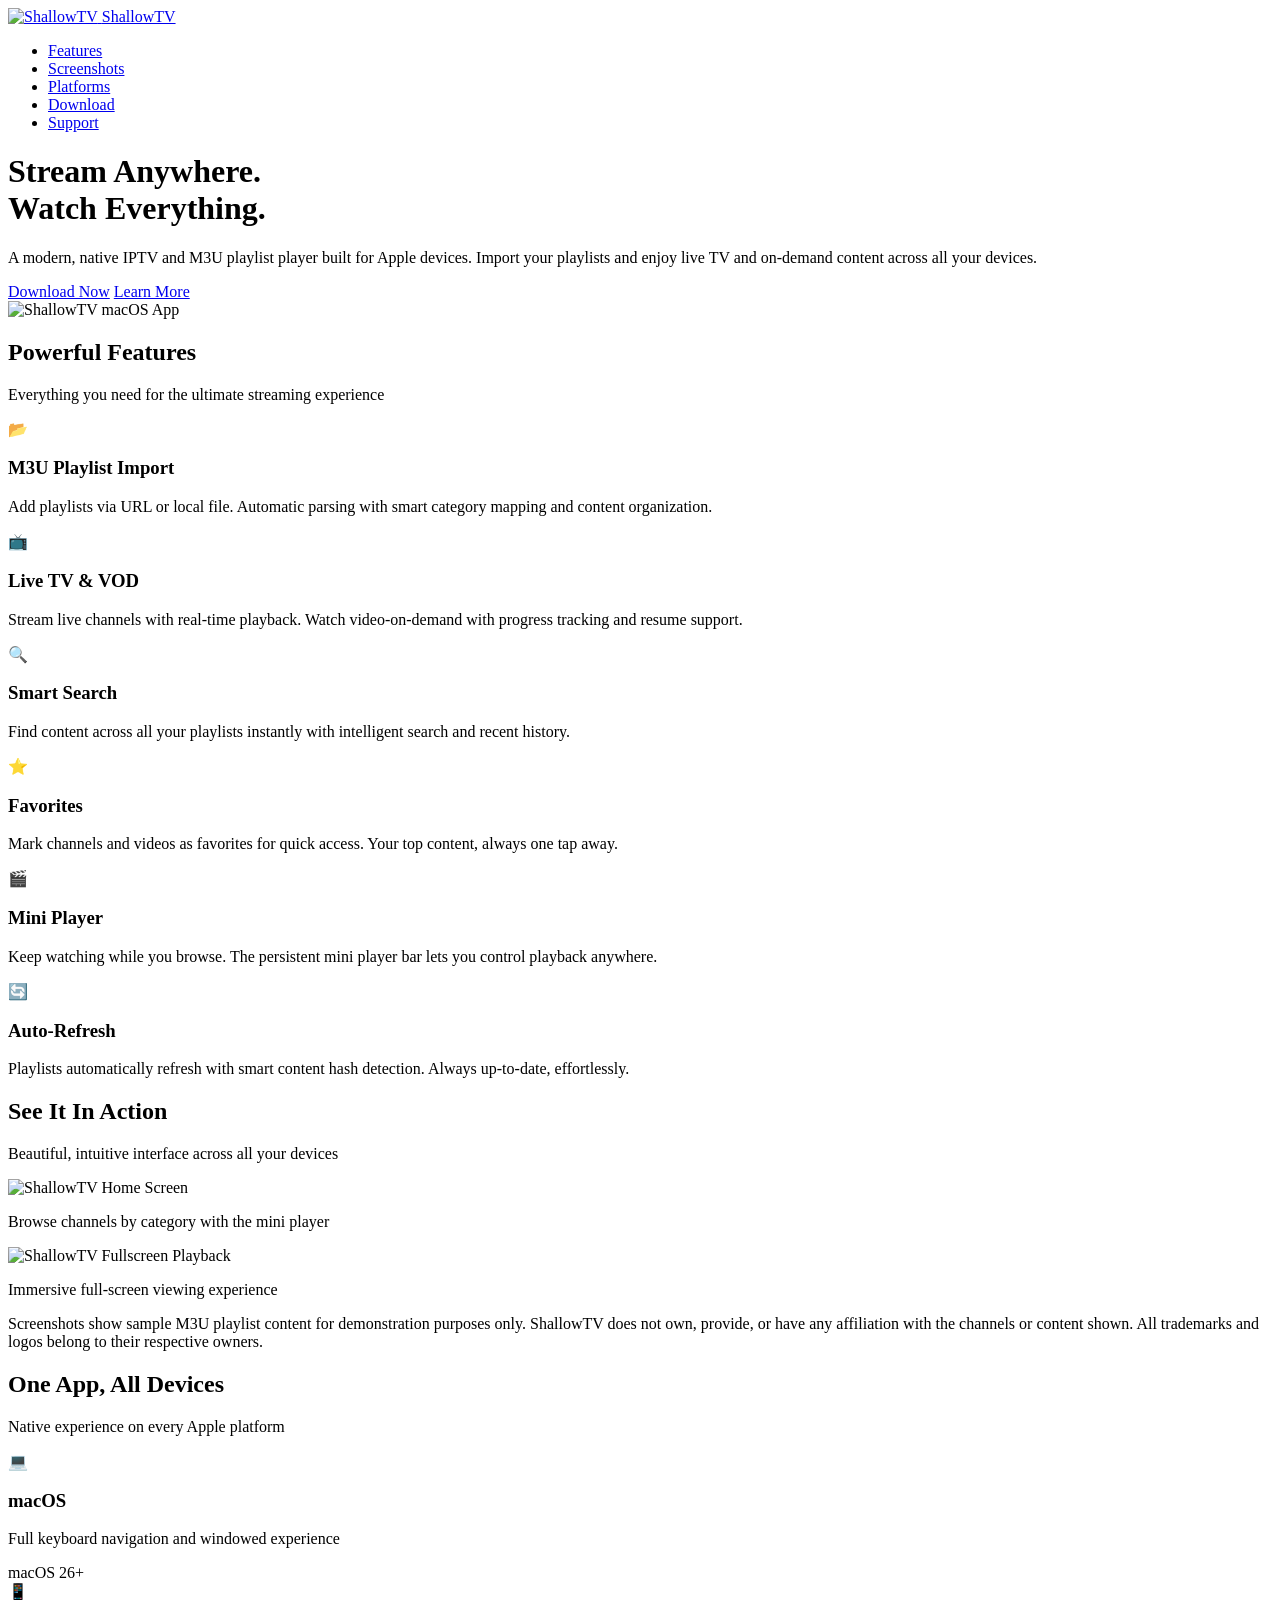
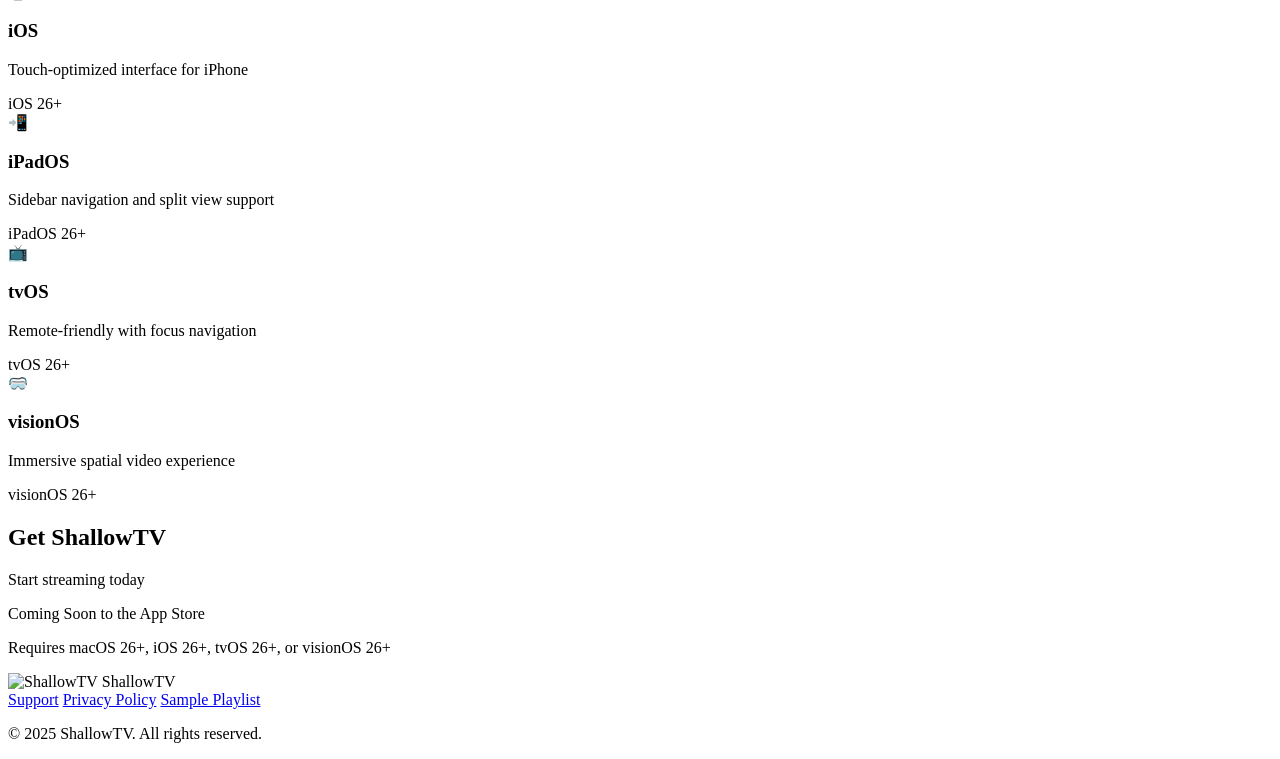
==== index.html @ 2c9d2298 "Update privacy" ====
<!DOCTYPE html>
<html lang="en">
<head>
    <meta charset="UTF-8">
    <meta name="viewport" content="width=device-width, initial-scale=1.0">
    <meta name="description" content="ShallowTV - A modern, native IPTV and M3U playlist player for Apple platforms. Stream live TV and VOD content on macOS, iOS, iPadOS, tvOS, and visionOS.">
    <meta name="keywords" content="IPTV, M3U, streaming, Apple TV, macOS, iOS, live TV, VOD">
    <title>ShallowTV - Modern IPTV Player for Apple Devices</title>
    <link rel="stylesheet" href="css/styles.css">
    <link rel="preconnect" href="https://fonts.googleapis.com">
    <link rel="preconnect" href="https://fonts.gstatic.com" crossorigin>
    <link href="https://fonts.googleapis.com/css2?family=Inter:wght@400;500;600;700&display=swap" rel="stylesheet">
</head>
<body>
    <nav class="navbar">
        <div class="nav-container">
            <a href="index.html" class="nav-logo">
                <img src="images/transparentIcon.png" alt="ShallowTV" class="logo-icon-img">
                <span>ShallowTV</span>
            </a>
            <ul class="nav-links">
                <li><a href="#features">Features</a></li>
                <li><a href="#screenshots">Screenshots</a></li>
                <li><a href="#platforms">Platforms</a></li>
                <li><a href="#download">Download</a></li>
                <li><a href="support.html">Support</a></li>
            </ul>
        </div>
    </nav>

    <header class="hero">
        <div class="container hero-container">
            <div class="hero-content">
                <h1>Stream Anywhere.<br>Watch Everything.</h1>
                <p class="hero-subtitle">A modern, native IPTV and M3U playlist player built for Apple devices. Import your playlists and enjoy live TV and on-demand content across all your devices.</p>
                <div class="hero-buttons">
                    <a href="#download" class="btn btn-primary">Download Now</a>
                    <a href="#features" class="btn btn-secondary">Learn More</a>
                </div>
            </div>
            <div class="hero-image">
                <img src="images/AppScreenshot.png" alt="ShallowTV macOS App" class="hero-screenshot">
            </div>
        </div>
    </header>

    <section id="features" class="features">
        <div class="container">
            <h2 class="section-title">Powerful Features</h2>
            <p class="section-subtitle">Everything you need for the ultimate streaming experience</p>

            <div class="features-grid">
                <div class="feature-card">
                    <div class="feature-icon">&#x1F4C2;</div>
                    <h3>M3U Playlist Import</h3>
                    <p>Add playlists via URL or local file. Automatic parsing with smart category mapping and content organization.</p>
                </div>

                <div class="feature-card">
                    <div class="feature-icon">&#x1F4FA;</div>
                    <h3>Live TV & VOD</h3>
                    <p>Stream live channels with real-time playback. Watch video-on-demand with progress tracking and resume support.</p>
                </div>

                <div class="feature-card">
                    <div class="feature-icon">&#x1F50D;</div>
                    <h3>Smart Search</h3>
                    <p>Find content across all your playlists instantly with intelligent search and recent history.</p>
                </div>

                <div class="feature-card">
                    <div class="feature-icon">&#x2B50;</div>
                    <h3>Favorites</h3>
                    <p>Mark channels and videos as favorites for quick access. Your top content, always one tap away.</p>
                </div>

                <div class="feature-card">
                    <div class="feature-icon">&#x1F3AC;</div>
                    <h3>Mini Player</h3>
                    <p>Keep watching while you browse. The persistent mini player bar lets you control playback anywhere.</p>
                </div>

                <div class="feature-card">
                    <div class="feature-icon">&#x1F504;</div>
                    <h3>Auto-Refresh</h3>
                    <p>Playlists automatically refresh with smart content hash detection. Always up-to-date, effortlessly.</p>
                </div>
            </div>
        </div>
    </section>

    <section id="screenshots" class="screenshots">
        <div class="container">
            <h2 class="section-title">See It In Action</h2>
            <p class="section-subtitle">Beautiful, intuitive interface across all your devices</p>

            <div class="screenshots-gallery">
                <div class="screenshot-item">
                    <img src="images/AppScreenshot.png" alt="ShallowTV Home Screen" class="screenshot-img">
                    <p class="screenshot-caption">Browse channels by category with the mini player</p>
                </div>
                <div class="screenshot-item">
                    <img src="images/AppScreenshotFullscreen.png" alt="ShallowTV Fullscreen Playback" class="screenshot-img">
                    <p class="screenshot-caption">Immersive full-screen viewing experience</p>
                </div>
            </div>

            <p class="screenshot-disclaimer">Screenshots show sample M3U playlist content for demonstration purposes only. ShallowTV does not own, provide, or have any affiliation with the channels or content shown. All trademarks and logos belong to their respective owners.</p>
        </div>
    </section>

    <section id="platforms" class="platforms">
        <div class="container">
            <h2 class="section-title">One App, All Devices</h2>
            <p class="section-subtitle">Native experience on every Apple platform</p>

            <div class="platforms-grid">
                <div class="platform-card">
                    <div class="platform-icon">&#x1F4BB;</div>
                    <h3>macOS</h3>
                    <p>Full keyboard navigation and windowed experience</p>
                    <span class="platform-version">macOS 26+</span>
                </div>

                <div class="platform-card">
                    <div class="platform-icon">&#x1F4F1;</div>
                    <h3>iOS</h3>
                    <p>Touch-optimized interface for iPhone</p>
                    <span class="platform-version">iOS 26+</span>
                </div>

                <div class="platform-card">
                    <div class="platform-icon">&#x1F4F2;</div>
                    <h3>iPadOS</h3>
                    <p>Sidebar navigation and split view support</p>
                    <span class="platform-version">iPadOS 26+</span>
                </div>

                <div class="platform-card">
                    <div class="platform-icon">&#x1F4FA;</div>
                    <h3>tvOS</h3>
                    <p>Remote-friendly with focus navigation</p>
                    <span class="platform-version">tvOS 26+</span>
                </div>

                <div class="platform-card">
                    <div class="platform-icon">&#x1F97D;</div>
                    <h3>visionOS</h3>
                    <p>Immersive spatial video experience</p>
                    <span class="platform-version">visionOS 26+</span>
                </div>
            </div>
        </div>
    </section>

    <section id="download" class="download">
        <div class="container">
            <h2 class="section-title">Get ShallowTV</h2>
            <p class="section-subtitle">Start streaming today</p>

            <div class="download-buttons">
                <p class="coming-soon">Coming Soon to the App Store</p>
            </div>

            <p class="download-note">Requires macOS 26+, iOS 26+, tvOS 26+, or visionOS 26+</p>
        </div>
    </section>

    <footer class="footer">
        <div class="container">
            <div class="footer-content">
                <div class="footer-brand">
                    <img src="images/transparentIcon.png" alt="ShallowTV" class="footer-logo-img">
                    <span>ShallowTV</span>
                </div>
                <nav class="footer-links">
                    <a href="support.html">Support</a>
                    <a href="privacy.html">Privacy Policy</a>
                    <a href="test.html">Sample Playlist</a>
                </nav>
            </div>
            <p class="footer-copyright">&copy; 2025 ShallowTV. All rights reserved.</p>
        </div>
    </footer>
</body>
</html>
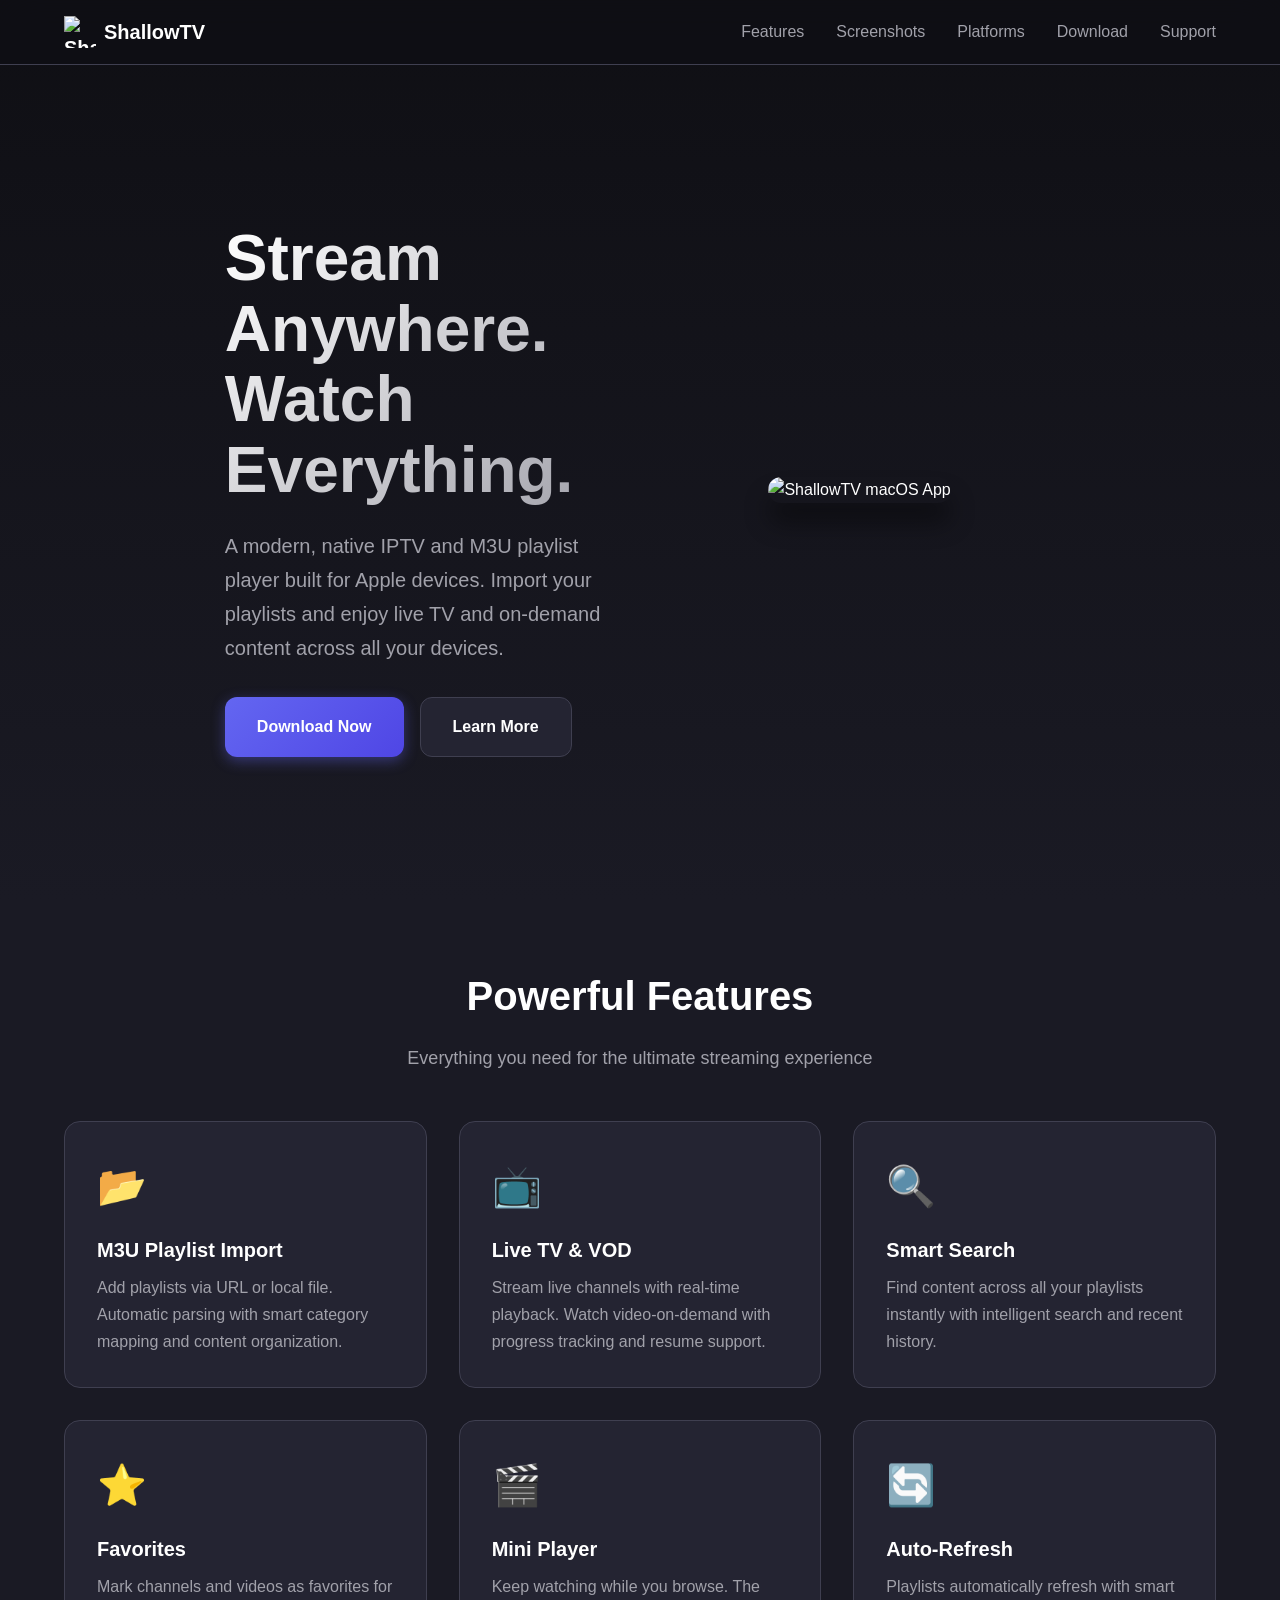
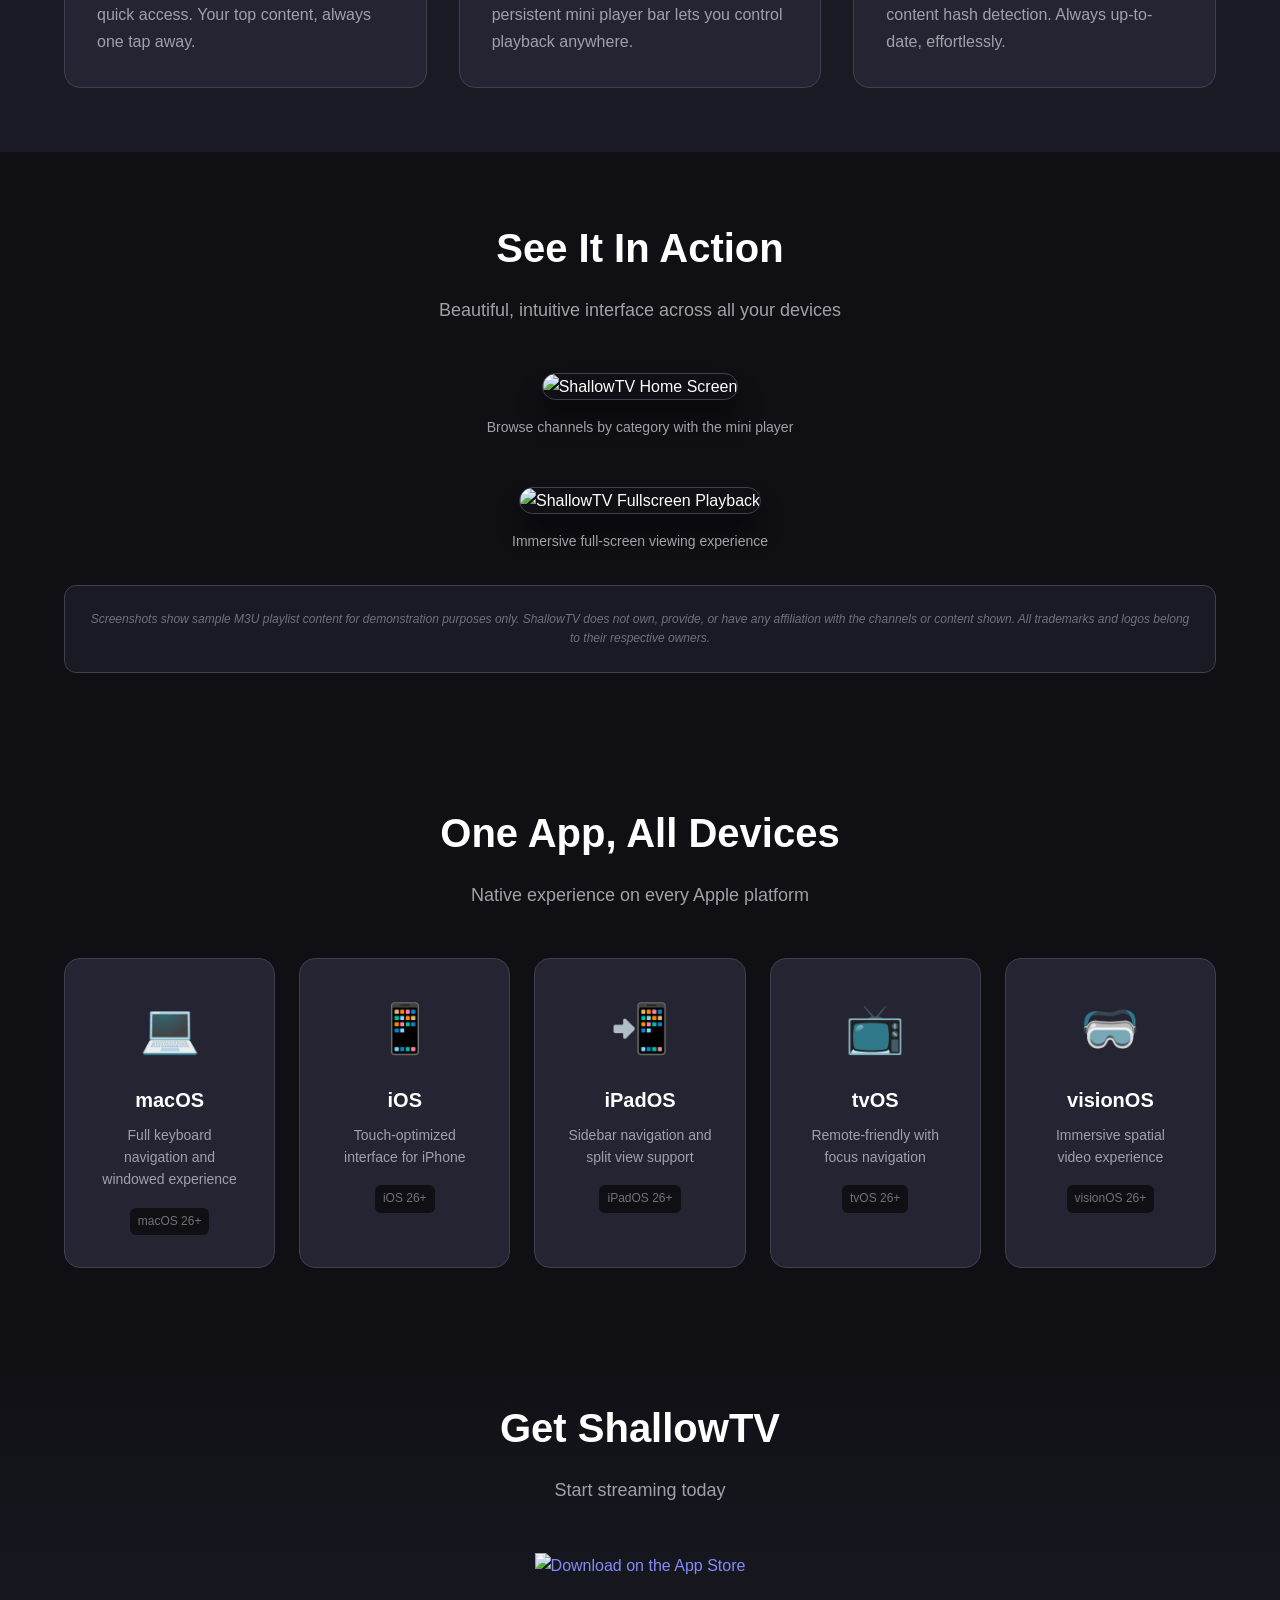
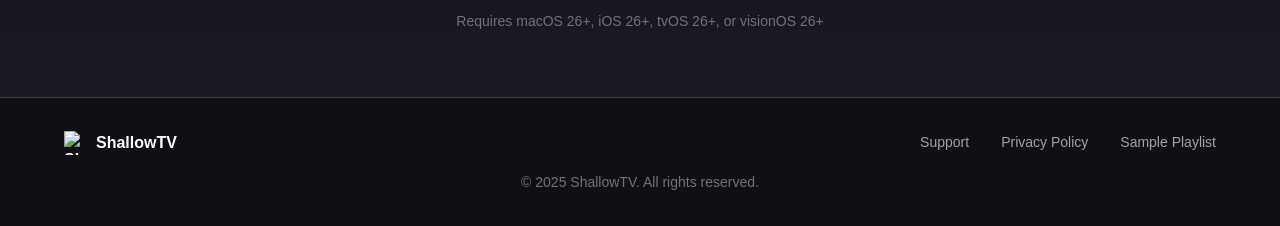
==== commit faabf5e8: "Update App-Store Button" ====
--- a/index.html
+++ b/index.html
@@ -159,7 +159,9 @@
             <p class="section-subtitle">Start streaming today</p>
 
             <div class="download-buttons">
-                <p class="coming-soon">Coming Soon to the App Store</p>
+                <a href="https://apps.apple.com/us/app/shallowtv/id6757123182" class="download-badge" target="_blank" rel="noopener noreferrer">
+                    <img src="https://tools.applemediaservices.com/api/badges/download-on-the-app-store/black/en-us?size=250x83" alt="Download on the App Store">
+                </a>
             </div>
 
             <p class="download-note">Requires macOS 26+, iOS 26+, tvOS 26+, or visionOS 26+</p>
--- a/css/styles.css
+++ b/css/styles.css
@@ -0,0 +1,862 @@
+/* ============================================
+   ShallowTV Landing Page Styles
+   ============================================ */
+
+/* CSS Variables */
+:root {
+    --color-primary: #6366f1;
+    --color-primary-dark: #4f46e5;
+    --color-primary-light: #818cf8;
+    --color-secondary: #0ea5e9;
+    --color-accent: #f59e0b;
+
+    --color-bg: #0f0f14;
+    --color-bg-secondary: #1a1a24;
+    --color-bg-card: #242432;
+    --color-bg-elevated: #2d2d3d;
+
+    --color-text: #ffffff;
+    --color-text-secondary: #a1a1aa;
+    --color-text-muted: #71717a;
+
+    --color-border: #3f3f50;
+
+    --font-family: 'Inter', -apple-system, BlinkMacSystemFont, 'Segoe UI', Roboto, sans-serif;
+
+    --spacing-xs: 0.25rem;
+    --spacing-sm: 0.5rem;
+    --spacing-md: 1rem;
+    --spacing-lg: 1.5rem;
+    --spacing-xl: 2rem;
+    --spacing-2xl: 3rem;
+    --spacing-3xl: 4rem;
+
+    --radius-sm: 0.375rem;
+    --radius-md: 0.5rem;
+    --radius-lg: 0.75rem;
+    --radius-xl: 1rem;
+    --radius-2xl: 1.5rem;
+
+    --shadow-sm: 0 1px 2px rgba(0, 0, 0, 0.3);
+    --shadow-md: 0 4px 6px rgba(0, 0, 0, 0.3);
+    --shadow-lg: 0 10px 15px rgba(0, 0, 0, 0.3);
+    --shadow-xl: 0 20px 25px rgba(0, 0, 0, 0.4);
+
+    --transition: 0.2s ease;
+}
+
+/* Reset & Base */
+*, *::before, *::after {
+    box-sizing: border-box;
+    margin: 0;
+    padding: 0;
+}
+
+html {
+    scroll-behavior: smooth;
+}
+
+body {
+    font-family: var(--font-family);
+    font-size: 16px;
+    line-height: 1.6;
+    color: var(--color-text);
+    background-color: var(--color-bg);
+    -webkit-font-smoothing: antialiased;
+    -moz-osx-font-smoothing: grayscale;
+}
+
+a {
+    color: var(--color-primary-light);
+    text-decoration: none;
+    transition: color var(--transition);
+}
+
+a:hover {
+    color: var(--color-primary);
+}
+
+img {
+    max-width: 100%;
+    height: auto;
+}
+
+/* Container */
+.container {
+    max-width: 1200px;
+    margin: 0 auto;
+    padding: 0 var(--spacing-lg);
+}
+
+/* Navigation */
+.navbar {
+    position: fixed;
+    top: 0;
+    left: 0;
+    right: 0;
+    z-index: 1000;
+    background: rgba(15, 15, 20, 0.85);
+    backdrop-filter: blur(20px);
+    -webkit-backdrop-filter: blur(20px);
+    border-bottom: 1px solid var(--color-border);
+}
+
+.nav-container {
+    max-width: 1200px;
+    margin: 0 auto;
+    padding: var(--spacing-md) var(--spacing-lg);
+    display: flex;
+    justify-content: space-between;
+    align-items: center;
+}
+
+.nav-logo {
+    display: flex;
+    align-items: center;
+    gap: var(--spacing-sm);
+    font-size: 1.25rem;
+    font-weight: 700;
+    color: var(--color-text);
+}
+
+.nav-logo:hover {
+    color: var(--color-text);
+}
+
+.logo-icon {
+    font-size: 1.5rem;
+}
+
+.logo-icon-img {
+    width: 32px;
+    height: 32px;
+    object-fit: contain;
+}
+
+.footer-logo-img {
+    width: 24px;
+    height: 24px;
+    object-fit: contain;
+}
+
+.nav-links {
+    display: flex;
+    list-style: none;
+    gap: var(--spacing-xl);
+}
+
+.nav-links a {
+    color: var(--color-text-secondary);
+    font-weight: 500;
+    transition: color var(--transition);
+}
+
+.nav-links a:hover,
+.nav-links a.active {
+    color: var(--color-text);
+}
+
+/* Buttons */
+.btn {
+    display: inline-flex;
+    align-items: center;
+    justify-content: center;
+    padding: var(--spacing-md) var(--spacing-xl);
+    font-size: 1rem;
+    font-weight: 600;
+    border-radius: var(--radius-lg);
+    transition: all var(--transition);
+    cursor: pointer;
+    border: none;
+    text-decoration: none;
+}
+
+.btn-primary {
+    background: linear-gradient(135deg, var(--color-primary), var(--color-primary-dark));
+    color: var(--color-text);
+    box-shadow: 0 4px 14px rgba(99, 102, 241, 0.4);
+}
+
+.btn-primary:hover {
+    transform: translateY(-2px);
+    box-shadow: 0 6px 20px rgba(99, 102, 241, 0.5);
+    color: var(--color-text);
+}
+
+.btn-secondary {
+    background: var(--color-bg-card);
+    color: var(--color-text);
+    border: 1px solid var(--color-border);
+}
+
+.btn-secondary:hover {
+    background: var(--color-bg-elevated);
+    color: var(--color-text);
+}
+
+/* Hero Section */
+.hero {
+    min-height: 100vh;
+    display: flex;
+    align-items: center;
+    padding: calc(80px + var(--spacing-3xl)) 0 var(--spacing-3xl);
+    background: linear-gradient(180deg, var(--color-bg) 0%, var(--color-bg-secondary) 100%);
+}
+
+.hero-container {
+    display: flex;
+    align-items: center;
+    gap: var(--spacing-2xl);
+}
+
+.hero-content {
+    flex: 1;
+    max-width: 600px;
+}
+
+.hero h1 {
+    font-size: clamp(2.5rem, 5vw, 4rem);
+    font-weight: 700;
+    line-height: 1.1;
+    margin-bottom: var(--spacing-lg);
+    background: linear-gradient(135deg, var(--color-text) 0%, var(--color-text-secondary) 100%);
+    -webkit-background-clip: text;
+    -webkit-text-fill-color: transparent;
+    background-clip: text;
+}
+
+.hero-subtitle {
+    font-size: 1.25rem;
+    color: var(--color-text-secondary);
+    margin-bottom: var(--spacing-xl);
+    line-height: 1.7;
+}
+
+.hero-buttons {
+    display: flex;
+    gap: var(--spacing-md);
+    flex-wrap: wrap;
+}
+
+.hero-image {
+    flex: 1;
+    display: flex;
+    justify-content: center;
+    align-items: center;
+}
+
+/* Device Mockup */
+.device-mockup {
+    width: 100%;
+    max-width: 500px;
+    aspect-ratio: 16/10;
+    background: var(--color-bg-card);
+    border-radius: var(--radius-2xl);
+    padding: var(--spacing-sm);
+    box-shadow: var(--shadow-xl);
+    border: 1px solid var(--color-border);
+}
+
+.mockup-screen {
+    width: 100%;
+    height: 100%;
+    background: var(--color-bg);
+    border-radius: var(--radius-xl);
+    overflow: hidden;
+    padding: var(--spacing-lg);
+}
+
+.mockup-content {
+    display: flex;
+    flex-direction: column;
+    gap: var(--spacing-md);
+}
+
+.mockup-category {
+    font-size: 0.875rem;
+    font-weight: 600;
+    color: var(--color-text-secondary);
+}
+
+.mockup-cards {
+    display: flex;
+    gap: var(--spacing-sm);
+}
+
+.mockup-card {
+    width: 80px;
+    height: 50px;
+    background: linear-gradient(135deg, var(--color-primary), var(--color-secondary));
+    border-radius: var(--radius-md);
+    opacity: 0.6;
+}
+
+.mockup-card:nth-child(2) {
+    background: linear-gradient(135deg, var(--color-secondary), var(--color-accent));
+}
+
+.mockup-card:nth-child(3) {
+    background: linear-gradient(135deg, var(--color-accent), var(--color-primary));
+}
+
+/* Section Styles */
+section {
+    padding: var(--spacing-3xl) 0;
+}
+
+.section-title {
+    font-size: clamp(2rem, 4vw, 2.5rem);
+    font-weight: 700;
+    text-align: center;
+    margin-bottom: var(--spacing-md);
+}
+
+.section-subtitle {
+    font-size: 1.125rem;
+    color: var(--color-text-secondary);
+    text-align: center;
+    margin-bottom: var(--spacing-2xl);
+}
+
+/* Features Section */
+.features {
+    background: var(--color-bg-secondary);
+}
+
+.features-grid {
+    display: grid;
+    grid-template-columns: repeat(auto-fit, minmax(300px, 1fr));
+    gap: var(--spacing-xl);
+}
+
+.feature-card {
+    background: var(--color-bg-card);
+    border-radius: var(--radius-xl);
+    padding: var(--spacing-xl);
+    border: 1px solid var(--color-border);
+    transition: transform var(--transition), box-shadow var(--transition);
+}
+
+.feature-card:hover {
+    transform: translateY(-4px);
+    box-shadow: var(--shadow-lg);
+}
+
+.feature-icon {
+    font-size: 2.5rem;
+    margin-bottom: var(--spacing-md);
+}
+
+.feature-card h3 {
+    font-size: 1.25rem;
+    font-weight: 600;
+    margin-bottom: var(--spacing-sm);
+}
+
+.feature-card p {
+    color: var(--color-text-secondary);
+    line-height: 1.7;
+}
+
+/* Screenshots Section */
+.screenshots {
+    background: var(--color-bg);
+}
+
+.screenshots-gallery {
+    display: flex;
+    flex-direction: column;
+    gap: var(--spacing-2xl);
+    margin-bottom: var(--spacing-xl);
+}
+
+.screenshot-item {
+    text-align: center;
+}
+
+.screenshot-img {
+    max-width: 100%;
+    height: auto;
+    border-radius: var(--radius-xl);
+    box-shadow: var(--shadow-xl);
+    border: 1px solid var(--color-border);
+}
+
+.screenshot-caption {
+    margin-top: var(--spacing-md);
+    color: var(--color-text-secondary);
+    font-size: 0.875rem;
+}
+
+.screenshot-disclaimer {
+    text-align: center;
+    color: var(--color-text-muted);
+    font-size: 0.75rem;
+    font-style: italic;
+    padding: var(--spacing-lg);
+    background: var(--color-bg-secondary);
+    border-radius: var(--radius-lg);
+    border: 1px solid var(--color-border);
+}
+
+/* Hero Screenshot */
+.hero-screenshot {
+    max-width: 100%;
+    height: auto;
+    border-radius: var(--radius-xl);
+    box-shadow: var(--shadow-xl);
+}
+
+/* Platforms Section */
+.platforms-grid {
+    display: grid;
+    grid-template-columns: repeat(auto-fit, minmax(200px, 1fr));
+    gap: var(--spacing-lg);
+}
+
+.platform-card {
+    background: var(--color-bg-card);
+    border-radius: var(--radius-xl);
+    padding: var(--spacing-xl);
+    text-align: center;
+    border: 1px solid var(--color-border);
+    transition: transform var(--transition), border-color var(--transition);
+}
+
+.platform-card:hover {
+    transform: translateY(-4px);
+    border-color: var(--color-primary);
+}
+
+.platform-icon {
+    font-size: 3rem;
+    margin-bottom: var(--spacing-md);
+}
+
+.platform-card h3 {
+    font-size: 1.25rem;
+    font-weight: 600;
+    margin-bottom: var(--spacing-sm);
+}
+
+.platform-card p {
+    color: var(--color-text-secondary);
+    font-size: 0.875rem;
+    margin-bottom: var(--spacing-md);
+}
+
+.platform-version {
+    display: inline-block;
+    padding: var(--spacing-xs) var(--spacing-sm);
+    background: var(--color-bg);
+    border-radius: var(--radius-sm);
+    font-size: 0.75rem;
+    color: var(--color-text-muted);
+}
+
+/* Download Section */
+.download {
+    background: linear-gradient(180deg, var(--color-bg) 0%, var(--color-bg-secondary) 100%);
+    text-align: center;
+}
+
+.download-buttons {
+    display: flex;
+    justify-content: center;
+    gap: var(--spacing-lg);
+    flex-wrap: wrap;
+    margin-bottom: var(--spacing-xl);
+}
+
+.download-badge {
+    display: inline-block;
+}
+
+.download-badge img {
+    height: 60px;
+    transition: transform var(--transition), opacity var(--transition);
+}
+
+.download-badge:hover img {
+    transform: scale(1.05);
+    opacity: 0.9;
+}
+
+.download-note {
+    color: var(--color-text-muted);
+    font-size: 0.875rem;
+}
+
+.coming-soon {
+    font-size: 1.5rem;
+    font-weight: 600;
+    color: var(--color-text-secondary);
+    padding: var(--spacing-xl) var(--spacing-2xl);
+    background: var(--color-bg-card);
+    border-radius: var(--radius-xl);
+    border: 1px solid var(--color-border);
+}
+
+/* Footer */
+.footer {
+    background: var(--color-bg);
+    border-top: 1px solid var(--color-border);
+    padding: var(--spacing-xl) 0;
+}
+
+.footer-content {
+    display: flex;
+    justify-content: space-between;
+    align-items: center;
+    margin-bottom: var(--spacing-md);
+}
+
+.footer-brand {
+    display: flex;
+    align-items: center;
+    gap: var(--spacing-sm);
+    font-weight: 600;
+}
+
+.footer-links {
+    display: flex;
+    gap: var(--spacing-xl);
+}
+
+.footer-links a {
+    color: var(--color-text-secondary);
+    font-size: 0.875rem;
+}
+
+.footer-links a:hover {
+    color: var(--color-text);
+}
+
+.footer-copyright {
+    color: var(--color-text-muted);
+    font-size: 0.875rem;
+    text-align: center;
+}
+
+/* Support Page */
+.support-page {
+    padding-top: calc(80px + var(--spacing-2xl));
+    min-height: 100vh;
+}
+
+.support-header {
+    text-align: center;
+    margin-bottom: var(--spacing-3xl);
+}
+
+.support-header h1 {
+    font-size: clamp(2rem, 4vw, 3rem);
+    margin-bottom: var(--spacing-md);
+}
+
+.support-header p {
+    color: var(--color-text-secondary);
+    font-size: 1.125rem;
+}
+
+.support-grid {
+    display: grid;
+    grid-template-columns: 1fr 1fr;
+    gap: var(--spacing-2xl);
+    margin-bottom: var(--spacing-3xl);
+}
+
+.support-section h2 {
+    font-size: 1.5rem;
+    margin-bottom: var(--spacing-lg);
+}
+
+.contact-card {
+    background: var(--color-bg-card);
+    border-radius: var(--radius-xl);
+    padding: var(--spacing-xl);
+    text-align: center;
+    border: 1px solid var(--color-border);
+    margin-bottom: var(--spacing-lg);
+}
+
+.contact-icon {
+    font-size: 3rem;
+    margin-bottom: var(--spacing-md);
+}
+
+.contact-card h3 {
+    font-size: 1.25rem;
+    margin-bottom: var(--spacing-sm);
+}
+
+.contact-card p {
+    color: var(--color-text-secondary);
+    margin-bottom: var(--spacing-lg);
+}
+
+.response-note {
+    background: var(--color-bg-card);
+    border-radius: var(--radius-md);
+    padding: var(--spacing-md);
+    border-left: 3px solid var(--color-primary);
+}
+
+.response-note p {
+    color: var(--color-text-secondary);
+    font-size: 0.875rem;
+    margin: 0;
+}
+
+/* FAQ */
+.faq-list {
+    display: flex;
+    flex-direction: column;
+    gap: var(--spacing-md);
+}
+
+.faq-item {
+    background: var(--color-bg-card);
+    border-radius: var(--radius-lg);
+    border: 1px solid var(--color-border);
+    overflow: hidden;
+}
+
+.faq-item summary {
+    padding: var(--spacing-lg);
+    cursor: pointer;
+    font-weight: 600;
+    list-style: none;
+    display: flex;
+    justify-content: space-between;
+    align-items: center;
+}
+
+.faq-item summary::-webkit-details-marker {
+    display: none;
+}
+
+.faq-item summary::after {
+    content: '+';
+    font-size: 1.5rem;
+    color: var(--color-text-muted);
+    transition: transform var(--transition);
+}
+
+.faq-item[open] summary::after {
+    transform: rotate(45deg);
+}
+
+.faq-answer {
+    padding: 0 var(--spacing-lg) var(--spacing-lg);
+    color: var(--color-text-secondary);
+}
+
+.faq-answer ul,
+.faq-answer ol {
+    margin: var(--spacing-md) 0;
+    padding-left: var(--spacing-xl);
+}
+
+.faq-answer li {
+    margin-bottom: var(--spacing-sm);
+}
+
+/* Tips Section */
+.tips-section {
+    background: var(--color-bg-secondary);
+    border-radius: var(--radius-2xl);
+    padding: var(--spacing-2xl);
+    margin-top: var(--spacing-2xl);
+}
+
+.tips-grid {
+    display: grid;
+    grid-template-columns: repeat(auto-fit, minmax(240px, 1fr));
+    gap: var(--spacing-lg);
+}
+
+.tip-card {
+    background: var(--color-bg-card);
+    border-radius: var(--radius-lg);
+    padding: var(--spacing-lg);
+    border: 1px solid var(--color-border);
+}
+
+.tip-icon {
+    font-size: 2rem;
+    margin-bottom: var(--spacing-sm);
+}
+
+.tip-card h3 {
+    font-size: 1rem;
+    font-weight: 600;
+    margin-bottom: var(--spacing-sm);
+}
+
+.tip-card p {
+    color: var(--color-text-secondary);
+    font-size: 0.875rem;
+    line-height: 1.6;
+}
+
+/* Legal Pages (Privacy Policy) */
+.legal-page {
+    padding-top: calc(80px + var(--spacing-2xl));
+    padding-bottom: var(--spacing-3xl);
+    min-height: 100vh;
+}
+
+.legal-header {
+    margin-bottom: var(--spacing-2xl);
+}
+
+.legal-header h1 {
+    font-size: clamp(2rem, 4vw, 3rem);
+    margin-bottom: var(--spacing-sm);
+}
+
+.last-updated {
+    color: var(--color-text-muted);
+    font-size: 0.875rem;
+}
+
+.legal-content {
+    max-width: 800px;
+}
+
+.legal-content section {
+    padding: var(--spacing-lg) 0;
+    border-bottom: 1px solid var(--color-border);
+}
+
+.legal-content section:last-child {
+    border-bottom: none;
+}
+
+.legal-content h2 {
+    font-size: 1.5rem;
+    margin-bottom: var(--spacing-md);
+}
+
+.legal-content p {
+    color: var(--color-text-secondary);
+    margin-bottom: var(--spacing-md);
+    line-height: 1.8;
+}
+
+.legal-content ul {
+    color: var(--color-text-secondary);
+    margin: var(--spacing-md) 0;
+    padding-left: var(--spacing-xl);
+}
+
+.legal-content li {
+    margin-bottom: var(--spacing-sm);
+    line-height: 1.7;
+}
+
+.legal-content strong {
+    color: var(--color-text);
+}
+
+/* Disclaimer Highlight Box */
+.disclaimer-highlight {
+    padding: var(--spacing-xl) 0 !important;
+    border-bottom: none !important;
+}
+
+.highlight-box {
+    background: linear-gradient(135deg, rgba(239, 68, 68, 0.1), rgba(239, 68, 68, 0.05));
+    border: 1px solid rgba(239, 68, 68, 0.3);
+    border-radius: var(--radius-xl);
+    padding: var(--spacing-xl);
+    margin-top: var(--spacing-md);
+}
+
+.highlight-box p {
+    color: var(--color-text);
+    margin-bottom: var(--spacing-md);
+}
+
+.highlight-box p:last-child {
+    margin-bottom: 0;
+}
+
+.final-notice {
+    background: var(--color-bg-card);
+    border-radius: var(--radius-lg);
+    padding: var(--spacing-xl) !important;
+    text-align: center;
+    border: 1px solid var(--color-border);
+}
+
+.final-notice p {
+    margin: 0;
+    color: var(--color-text);
+}
+
+/* Responsive Design */
+@media (max-width: 968px) {
+    .hero {
+        padding-top: calc(80px + var(--spacing-2xl));
+    }
+
+    .hero-container {
+        flex-direction: column;
+        text-align: center;
+    }
+
+    .hero-content {
+        max-width: 100%;
+        margin-bottom: var(--spacing-2xl);
+    }
+
+    .hero-buttons {
+        justify-content: center;
+    }
+
+    .support-grid {
+        grid-template-columns: 1fr;
+    }
+}
+
+@media (max-width: 768px) {
+    .nav-links {
+        display: none;
+    }
+
+    .features-grid {
+        grid-template-columns: 1fr;
+    }
+
+    .platforms-grid {
+        grid-template-columns: repeat(2, 1fr);
+    }
+
+    .footer-content {
+        flex-direction: column;
+        gap: var(--spacing-md);
+        text-align: center;
+    }
+}
+
+@media (max-width: 480px) {
+    .platforms-grid {
+        grid-template-columns: 1fr;
+    }
+
+    .hero-buttons {
+        flex-direction: column;
+        width: 100%;
+    }
+
+    .btn {
+        width: 100%;
+    }
+
+    .download-buttons {
+        flex-direction: column;
+        align-items: center;
+    }
+}
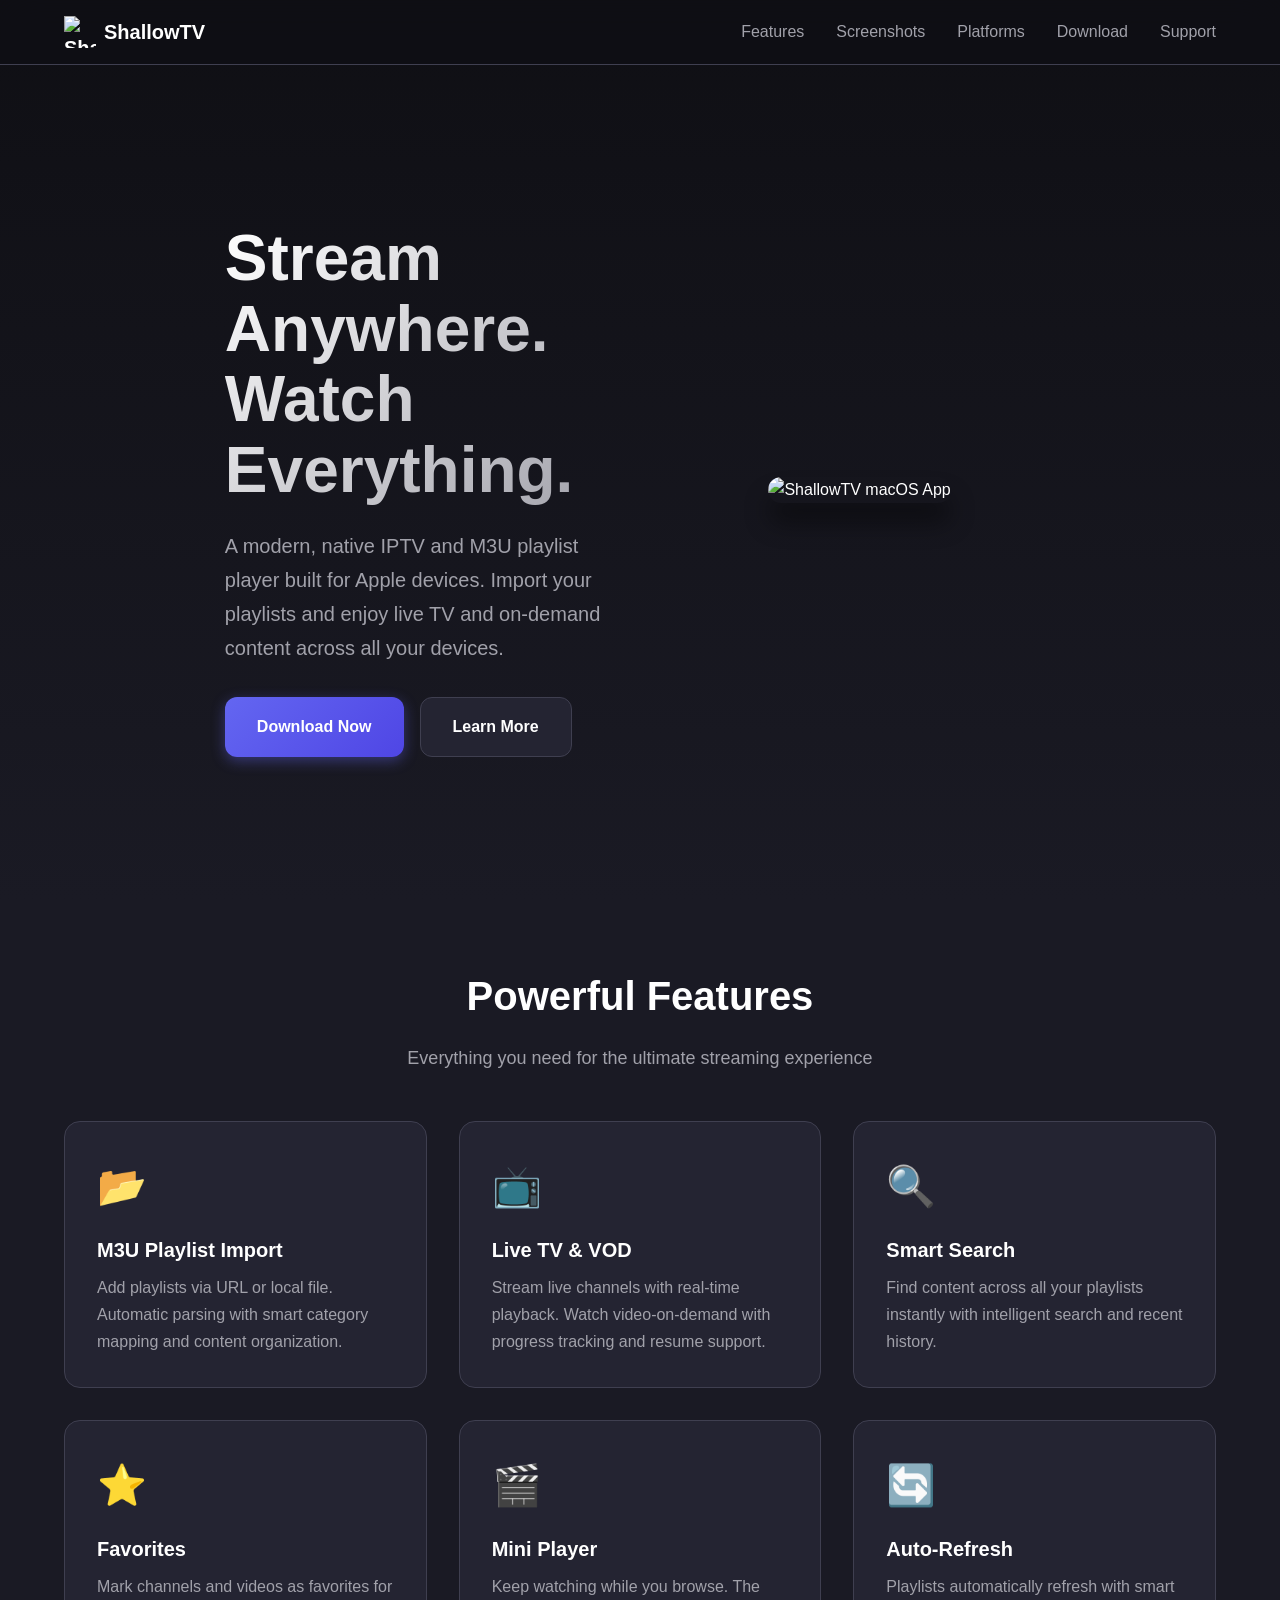
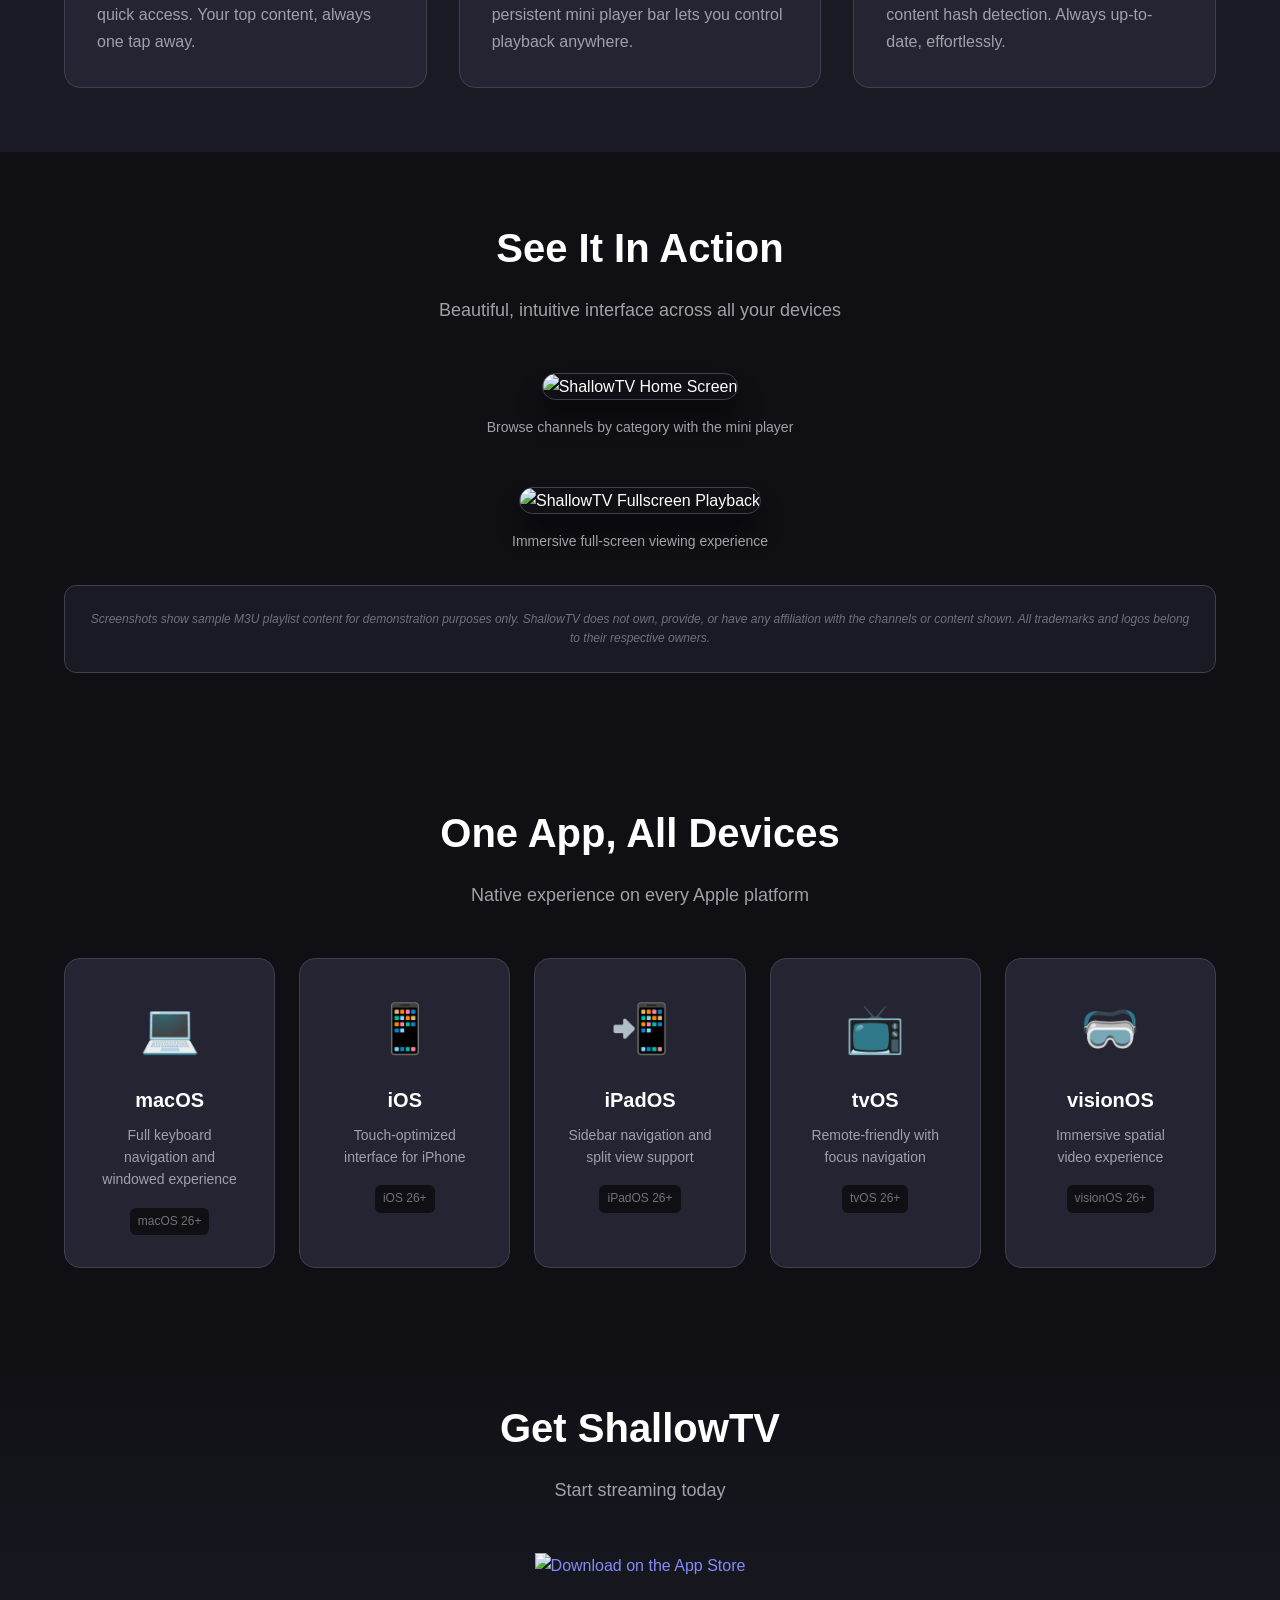
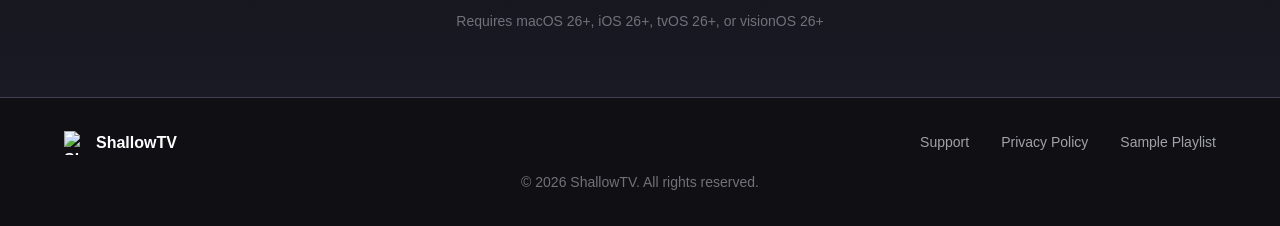
==== commit 1256d2fa: "Update Privacy Info" ====
--- a/index.html
+++ b/index.html
@@ -181,7 +181,7 @@
                     <a href="test.html">Sample Playlist</a>
                 </nav>
             </div>
-            <p class="footer-copyright">&copy; 2025 ShallowTV. All rights reserved.</p>
+            <p class="footer-copyright">&copy; 2026 ShallowTV. All rights reserved.</p>
         </div>
     </footer>
 </body>
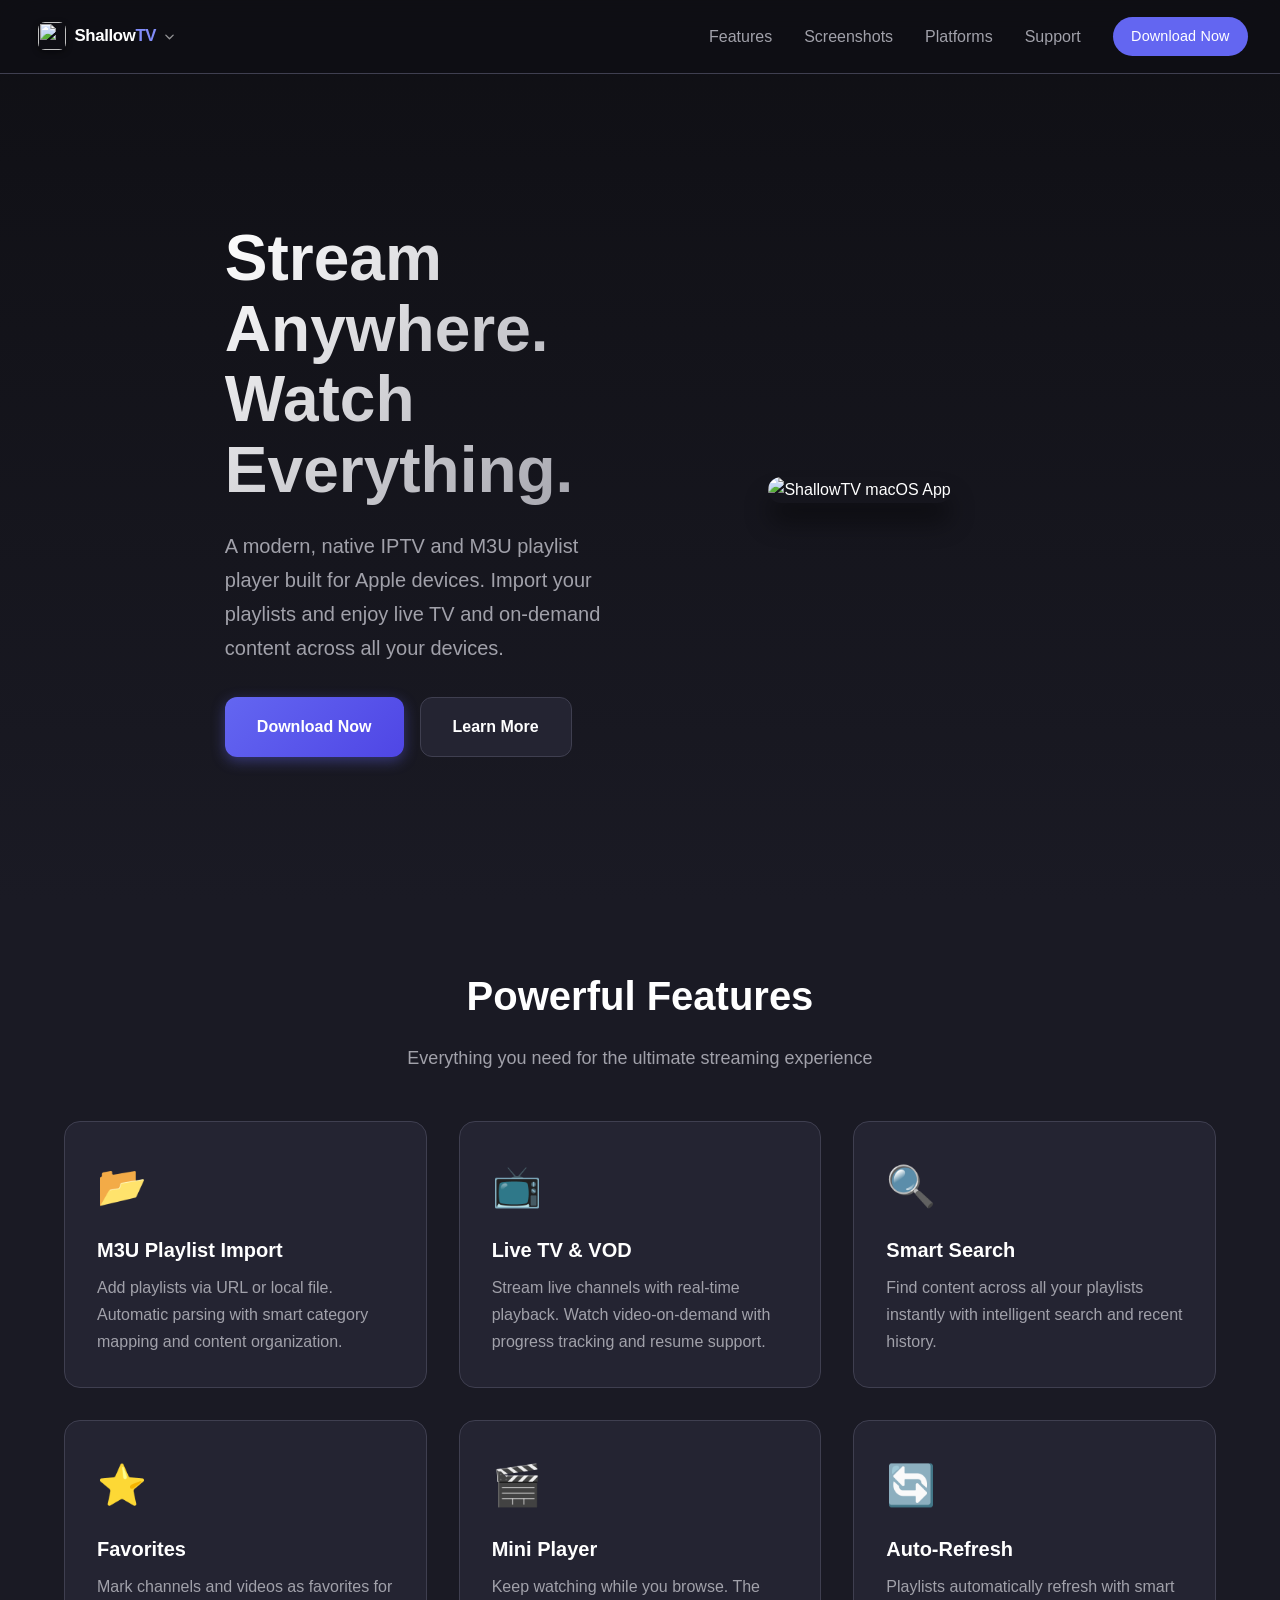
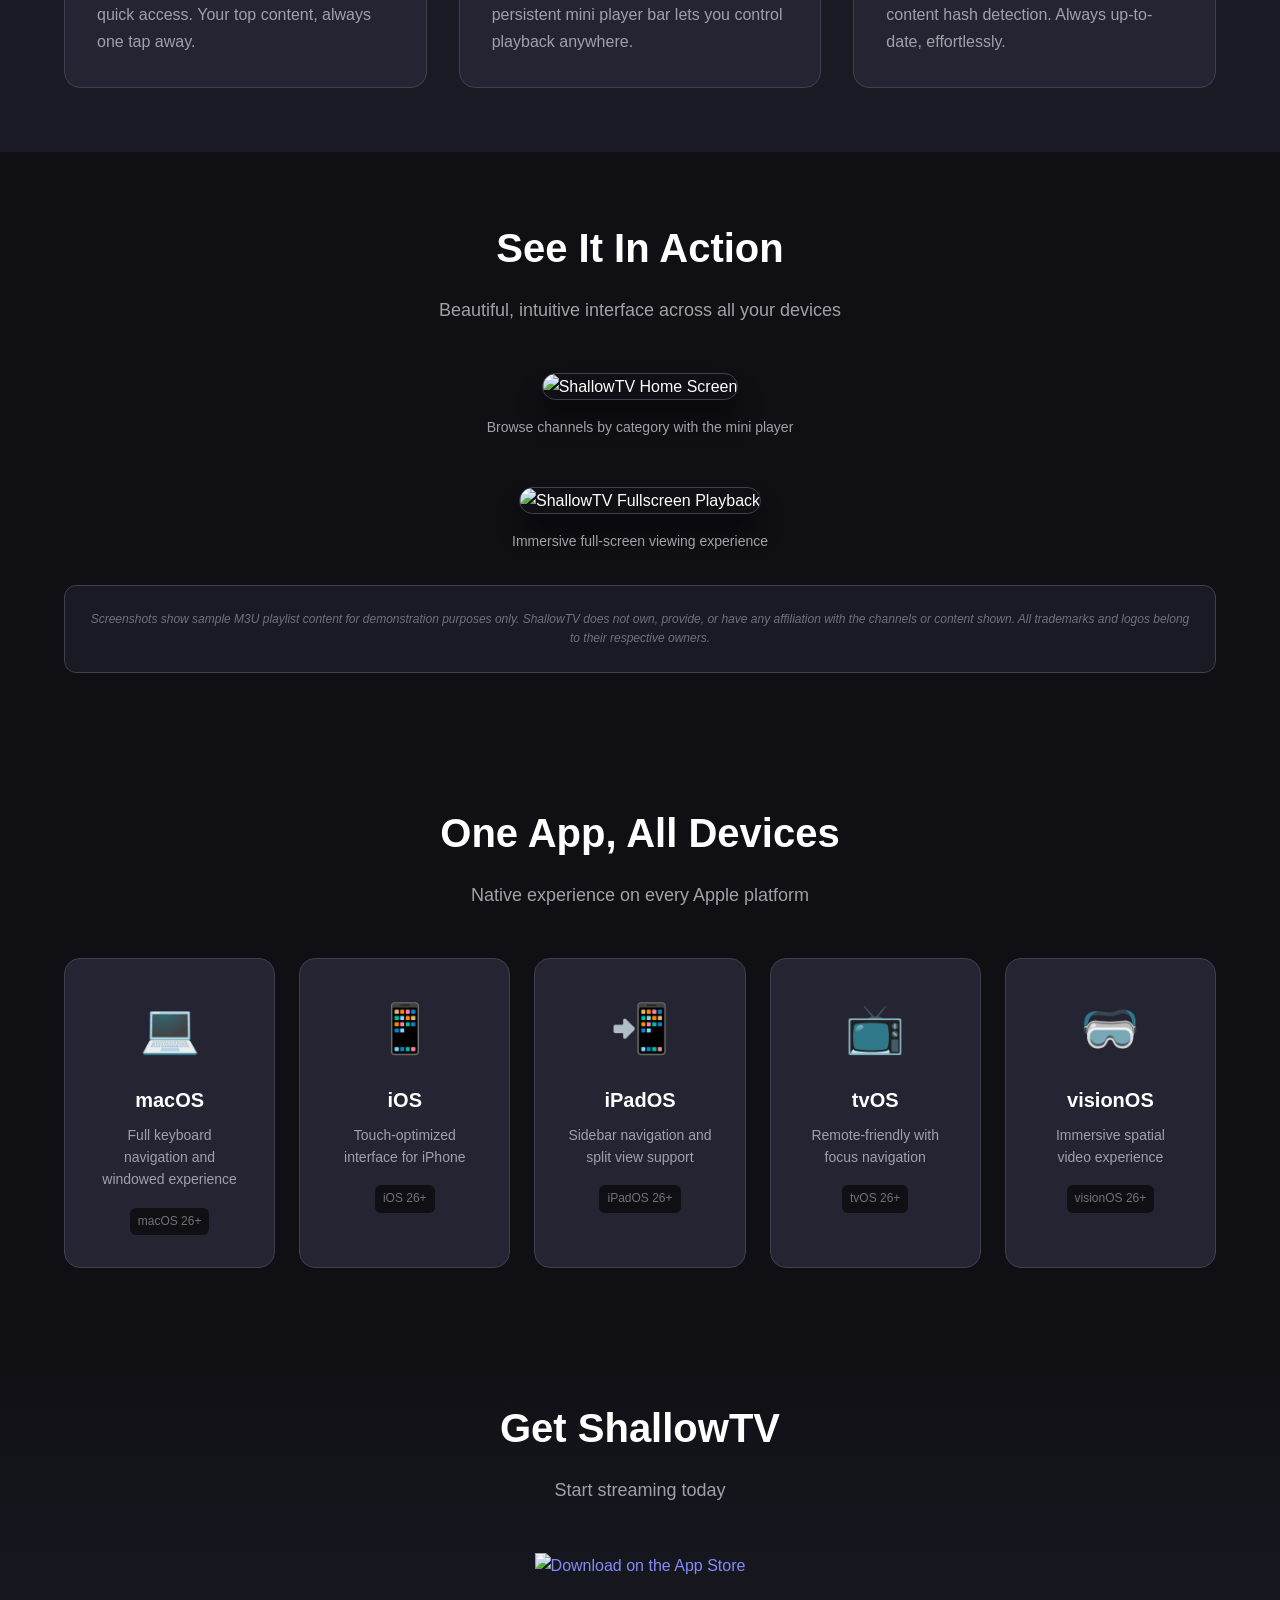
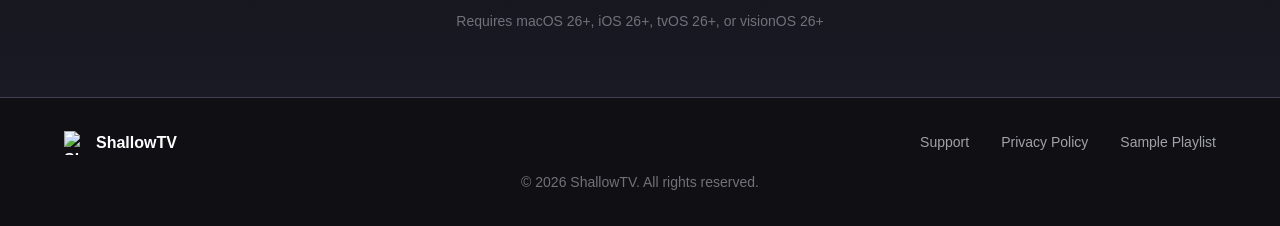
==== commit fba64992: "Update with referral links" ====
--- a/index.html
+++ b/index.html
@@ -3,9 +3,66 @@
 <head>
     <meta charset="UTF-8">
     <meta name="viewport" content="width=device-width, initial-scale=1.0">
-    <meta name="description" content="ShallowTV - A modern, native IPTV and M3U playlist player for Apple platforms. Stream live TV and VOD content on macOS, iOS, iPadOS, tvOS, and visionOS.">
-    <meta name="keywords" content="IPTV, M3U, streaming, Apple TV, macOS, iOS, live TV, VOD">
-    <title>ShallowTV - Modern IPTV Player for Apple Devices</title>
+    <title>ShallowTV — Modern IPTV &amp; M3U Player for Apple Devices</title>
+    <meta name="description" content="ShallowTV is a modern, native IPTV and M3U playlist player for macOS, iOS, iPadOS, tvOS, and visionOS. Stream live TV and on-demand content across all your Apple devices.">
+    <meta name="keywords" content="IPTV, M3U, IPTV player, M3U player, Apple TV IPTV, macOS IPTV, iOS IPTV, live TV, VOD, Xtream Codes, EPG, tvOS IPTV, visionOS IPTV">
+    <meta name="author" content="ShallowApps">
+    <meta name="robots" content="index, follow">
+    <meta name="theme-color" content="#0f0f14">
+    <link rel="canonical" href="https://shallowtv.com/">
+
+    <!-- Favicons -->
+    <link rel="icon" type="image/png" href="images/Icon.png">
+    <link rel="apple-touch-icon" href="images/Icon.png">
+
+    <!-- Apple smart banner -->
+    <meta name="apple-itunes-app" content="app-id=6757123182">
+
+    <!-- Open Graph -->
+    <meta property="og:type" content="website">
+    <meta property="og:site_name" content="ShallowTV">
+    <meta property="og:title" content="ShallowTV — Modern IPTV &amp; M3U Player for Apple Devices">
+    <meta property="og:description" content="A modern, native IPTV and M3U playlist player for macOS, iOS, iPadOS, tvOS, and visionOS.">
+    <meta property="og:url" content="https://shallowtv.com/">
+    <meta property="og:image" content="https://shallowtv.com/images/AppScreenshot.png">
+
+    <!-- Twitter Card -->
+    <meta name="twitter:card" content="summary_large_image">
+    <meta name="twitter:title" content="ShallowTV — Modern IPTV &amp; M3U Player for Apple Devices">
+    <meta name="twitter:description" content="Stream live TV and on-demand content across all your Apple devices.">
+    <meta name="twitter:image" content="https://shallowtv.com/images/AppScreenshot.png">
+
+    <!-- Structured data -->
+    <script type="application/ld+json">
+    {
+      "@context": "https://schema.org",
+      "@type": "SoftwareApplication",
+      "name": "ShallowTV",
+      "operatingSystem": "macOS, iOS, iPadOS, tvOS, visionOS",
+      "applicationCategory": "MultimediaApplication",
+      "description": "A modern, native IPTV and M3U playlist player for Apple platforms.",
+      "url": "https://shallowtv.com/",
+      "image": "https://shallowtv.com/images/Icon.png",
+      "publisher": {
+        "@type": "Organization",
+        "name": "ShallowApps",
+        "url": "https://shallowapps.com/"
+      },
+      "offers": {
+        "@type": "Offer",
+        "price": "0",
+        "priceCurrency": "USD"
+      }
+    }
+    </script>
+    <!-- Google Analytics -->
+    <script async src="https://www.googletagmanager.com/gtag/js?id=G-NCJ209VWXH"></script>
+    <script>
+        window.dataLayer = window.dataLayer || [];
+        function gtag(){dataLayer.push(arguments);}
+        gtag('js', new Date());
+        gtag('config', 'G-NCJ209VWXH');
+    </script>
     <link rel="stylesheet" href="css/styles.css">
     <link rel="preconnect" href="https://fonts.googleapis.com">
     <link rel="preconnect" href="https://fonts.gstatic.com" crossorigin>
@@ -14,16 +71,46 @@
 <body>
     <nav class="navbar">
         <div class="nav-container">
-            <a href="index.html" class="nav-logo">
-                <img src="images/transparentIcon.png" alt="ShallowTV" class="logo-icon-img">
-                <span>ShallowTV</span>
-            </a>
+            <div class="nav-products">
+                <button class="nav-products-trigger" id="products-trigger" aria-haspopup="menu" aria-expanded="false">
+                    <img src="images/transparentIcon.png" alt="" class="nav-trigger-icon">
+                    <span class="nav-trigger-name">Shallow<span>TV</span></span>
+                    <svg class="nav-chevron" width="11" height="11" viewBox="0 0 12 12" fill="none">
+                        <path d="M2 4.5l4 4 4-4" stroke="currentColor" stroke-width="1.5" stroke-linecap="round" stroke-linejoin="round"/>
+                    </svg>
+                </button>
+                <div class="nav-dropdown" id="products-dropdown" role="menu">
+                    <a href="https://shallowapps.com" class="nav-dropdown-item">
+                        <img src="images/shallowapps-icon.png" alt="ShallowApps">
+                        <div class="nav-dropdown-item-text">
+                            <strong>ShallowApps</strong>
+                            <span>The studio</span>
+                        </div>
+                    </a>
+                    <div class="nav-dropdown-children">
+                        <a href="index.html" class="nav-dropdown-item active">
+                            <img src="images/transparentIcon.png" alt="ShallowTV">
+                            <div class="nav-dropdown-item-text">
+                                <strong>ShallowTV</strong>
+                                <span>Native IPTV player</span>
+                            </div>
+                        </a>
+                        <a href="https://shallowapps.com/streamline" class="nav-dropdown-item">
+                            <img src="images/streamline-icon.png" alt="Streamline">
+                            <div class="nav-dropdown-item-text">
+                                <strong>Streamline</strong>
+                                <span>M3U playlist editor</span>
+                            </div>
+                        </a>
+                    </div>
+                </div>
+            </div>
             <ul class="nav-links">
                 <li><a href="#features">Features</a></li>
                 <li><a href="#screenshots">Screenshots</a></li>
                 <li><a href="#platforms">Platforms</a></li>
-                <li><a href="#download">Download</a></li>
                 <li><a href="support.html">Support</a></li>
+                <li><a href="#download" class="nav-cta">Download Now</a></li>
             </ul>
         </div>
     </nav>
@@ -184,5 +271,17 @@
             <p class="footer-copyright">&copy; 2026 ShallowTV. All rights reserved.</p>
         </div>
     </footer>
+    <script>
+    (function(){
+      var t=document.getElementById('products-trigger');
+      var d=document.getElementById('products-dropdown');
+      if(!t||!d) return;
+      function close(){ t.classList.remove('open'); d.classList.remove('open'); t.setAttribute('aria-expanded','false'); }
+      function open(){ t.classList.add('open'); d.classList.add('open'); t.setAttribute('aria-expanded','true'); }
+      t.addEventListener('click',function(e){ e.stopPropagation(); d.classList.contains('open')?close():open(); });
+      document.addEventListener('click',function(e){ if(!d.contains(e.target)&&!t.contains(e.target)) close(); });
+      document.addEventListener('keydown',function(e){ if(e.key==='Escape') close(); });
+    })();
+    </script>
 </body>
 </html>
--- a/css/styles.css
+++ b/css/styles.css
@@ -102,9 +102,9 @@
 }
 
 .nav-container {
-    max-width: 1200px;
-    margin: 0 auto;
-    padding: var(--spacing-md) var(--spacing-lg);
+    max-width: none;
+    margin: 0;
+    padding: var(--spacing-md) var(--spacing-xl);
     display: flex;
     justify-content: space-between;
     align-items: center;
@@ -141,6 +141,7 @@
 
 .nav-links {
     display: flex;
+    align-items: center;
     list-style: none;
     gap: var(--spacing-xl);
 }
@@ -154,6 +155,145 @@
 .nav-links a:hover,
 .nav-links a.active {
     color: var(--color-text);
+}
+
+.nav-cta {
+    display: inline-flex;
+    align-items: center;
+    background: var(--color-primary);
+    color: #fff !important;
+    font-weight: 600;
+    border-radius: 999px;
+    padding: 0.5rem 1.15rem;
+    font-size: 0.9rem;
+    letter-spacing: 0.01em;
+    transition: background var(--transition), transform 0.15s;
+}
+
+.nav-cta:hover {
+    background: var(--color-primary-dark);
+    color: #fff !important;
+    transform: translateY(-1px);
+}
+
+/* Products dropdown */
+.nav-products { position: relative; }
+
+.nav-products-trigger {
+    display: flex;
+    align-items: center;
+    gap: var(--spacing-sm);
+    background: none;
+    border: none;
+    color: var(--color-text);
+    font-family: var(--font-family);
+    font-size: 1.05rem;
+    font-weight: 700;
+    padding: 0.4rem 0.65rem 0.4rem 0.4rem;
+    border-radius: var(--radius-md);
+    cursor: pointer;
+    transition: background var(--transition);
+    letter-spacing: -0.02em;
+}
+
+.nav-trigger-icon {
+    width: 28px;
+    height: 28px;
+    border-radius: 7px;
+    object-fit: cover;
+    box-shadow: 0 2px 6px rgba(0,0,0,0.4);
+}
+
+.nav-trigger-name span { color: var(--color-primary-light); }
+
+.nav-products-trigger:hover,
+.nav-products-trigger.open { background: rgba(255,255,255,0.08); }
+
+.nav-chevron { transition: transform 0.2s; opacity: 0.55; }
+.nav-products-trigger.open .nav-chevron { transform: rotate(180deg); }
+
+.nav-dropdown {
+    position: absolute;
+    top: calc(100% + 10px);
+    left: 0;
+    transform-origin: top left;
+    transform: translateY(-8px) scale(0.97);
+    min-width: 280px;
+    background: rgba(20, 20, 28, 0.98);
+    backdrop-filter: blur(24px) saturate(180%);
+    -webkit-backdrop-filter: blur(24px) saturate(180%);
+    border: 1px solid rgba(255,255,255,0.1);
+    border-radius: 16px;
+    padding: 0.5rem;
+    box-shadow: 0 16px 56px rgba(0,0,0,0.8), inset 0 0 0 0.5px rgba(255,255,255,0.04);
+    opacity: 0;
+    pointer-events: none;
+    transition: opacity 0.18s ease, transform 0.18s ease;
+    z-index: 1100;
+}
+
+.nav-dropdown.open {
+    opacity: 1;
+    transform: translateY(0) scale(1);
+    pointer-events: all;
+}
+
+.nav-dropdown-children {
+    position: relative;
+    margin: 0.1rem 0 0 1.7rem;
+    padding-left: 1.1rem;
+}
+.nav-dropdown-children .nav-dropdown-item { position: relative; }
+.nav-dropdown-children .nav-dropdown-item::before {
+    content: '';
+    position: absolute;
+    left: -1.1rem;
+    width: 1rem;
+    bottom: 50%;
+    border-left: 1.5px solid rgba(129,140,248,0.45);
+    border-bottom: 1.5px solid rgba(129,140,248,0.45);
+    border-bottom-left-radius: 6px;
+}
+.nav-dropdown-children .nav-dropdown-item + .nav-dropdown-item { margin-top: 0.35rem; }
+.nav-dropdown-children .nav-dropdown-item:nth-child(1)::before { top: -0.5rem; }
+.nav-dropdown-children .nav-dropdown-item:nth-child(2)::before { top: calc(-100% - 0.85rem); }
+
+.nav-dropdown-item {
+    display: flex;
+    align-items: center;
+    gap: 0.9rem;
+    padding: 0.65rem 0.85rem;
+    border-radius: 10px;
+    text-decoration: none;
+    color: #f0f0f0;
+    transition: background 0.15s;
+}
+
+.nav-dropdown-item:hover { background: rgba(255,255,255,0.08); color: #f0f0f0; }
+.nav-dropdown-item.active { background: rgba(129,140,248,0.14); color: #f0f0f0; }
+
+.nav-dropdown-item img {
+    width: 40px;
+    height: 40px;
+    border-radius: 10px;
+    flex-shrink: 0;
+    box-shadow: 0 2px 8px rgba(0,0,0,0.35);
+    object-fit: cover;
+}
+
+.nav-dropdown-item-text strong {
+    display: block;
+    font-size: 0.875rem;
+    font-weight: 600;
+    color: #fff;
+    letter-spacing: -0.01em;
+}
+
+.nav-dropdown-item-text span {
+    display: block;
+    font-size: 0.75rem;
+    color: rgba(255,255,255,0.4);
+    margin-top: 0.1rem;
 }
 
 /* Buttons */
